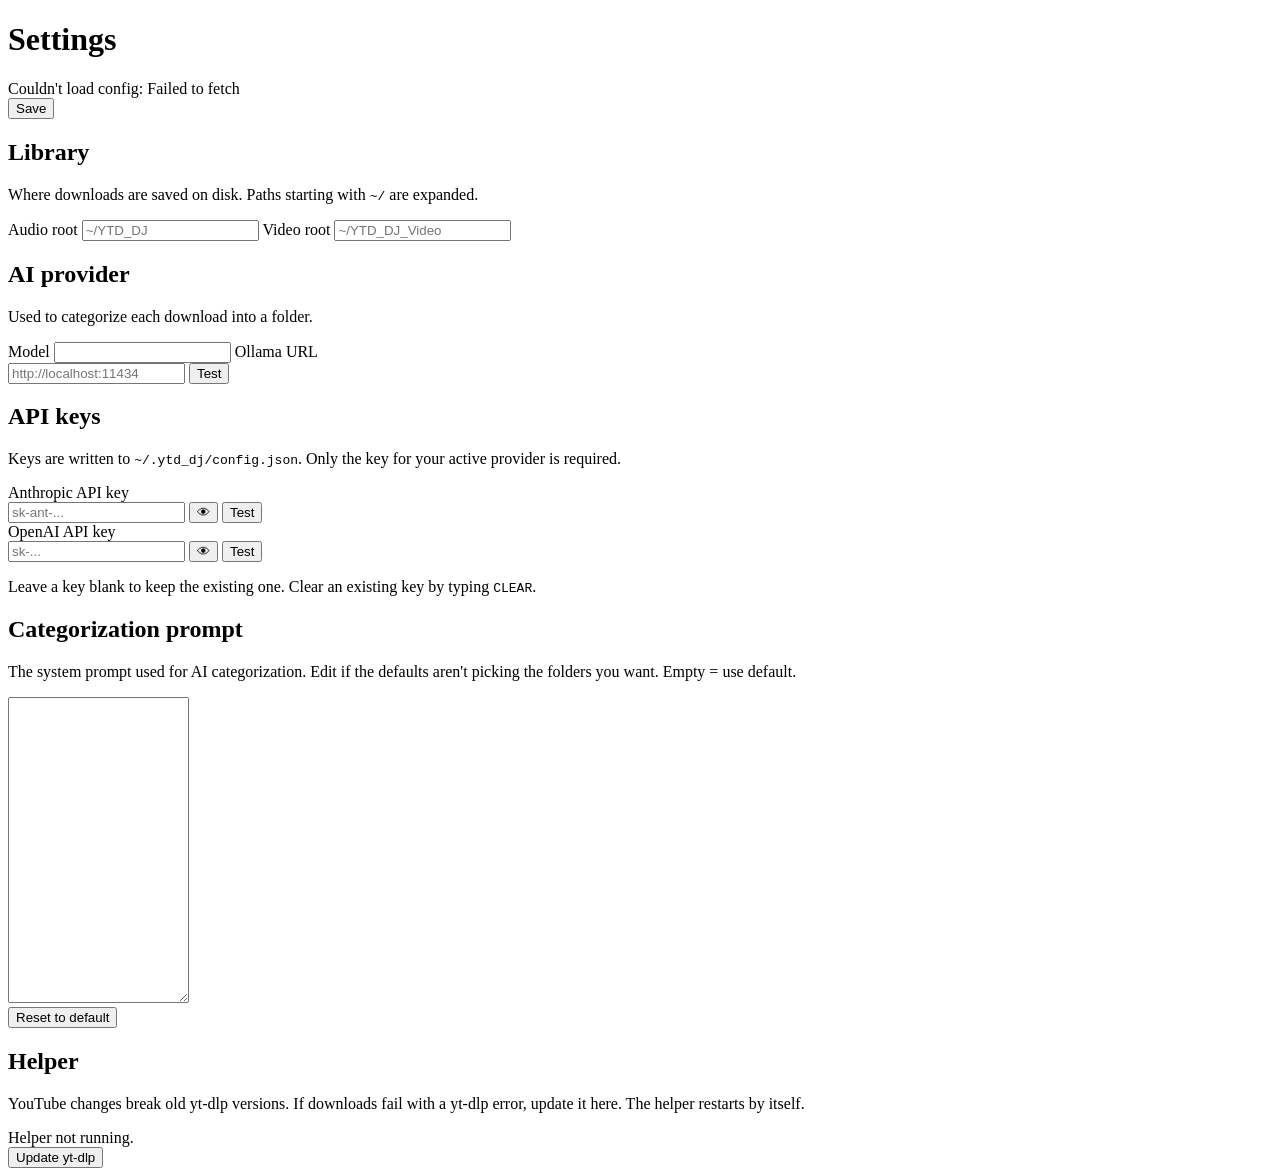
==== extension/settings.html @ 5dbc41db "Add install.sh, self-restarting updater, and yt-dlp upgrade button - install.sh checks python3/ffmpe" ====
<!doctype html>
<html>
  <head>
    <meta charset="utf-8" />
    <title>YTD DJ — Settings</title>
    <link rel="stylesheet" href="settings.css" />
  </head>
  <body>
    <header>
      <div class="title-row">
        <h1>Settings</h1>
        <div id="status" class="status">loading...</div>
      </div>
      <div class="save-row">
        <button id="save-btn" class="primary">Save</button>
        <span id="save-msg" class="save-msg"></span>
      </div>
    </header>

    <main>
      <section>
        <h2>Library</h2>
        <p class="hint">Where downloads are saved on disk. Paths starting with <code>~/</code> are expanded.</p>
        <label>
          <span>Audio root</span>
          <input id="audio-root" type="text" placeholder="~/YTD_DJ" />
        </label>
        <label>
          <span>Video root</span>
          <input id="video-root" type="text" placeholder="~/YTD_DJ_Video" />
        </label>
      </section>

      <section>
        <h2>AI provider</h2>
        <p class="hint">Used to categorize each download into a folder.</p>
        <div id="provider-radios" class="radios"></div>
        <label>
          <span>Model</span>
          <input id="model" type="text" placeholder="" />
          <small id="model-hint" class="muted"></small>
        </label>
        <label class="ollama-field hidden">
          <span>Ollama URL</span>
          <div class="key-row">
            <input id="ollama-url" type="text" placeholder="http://localhost:11434" />
            <button class="test" data-provider="ollama">Test</button>
          </div>
          <small id="ollama-url-status" class="muted"></small>
        </label>
      </section>

      <section>
        <h2>API keys</h2>
        <p class="hint">Keys are written to <code>~/.ytd_dj/config.json</code>. Only the key for your active provider is required.</p>

        <label>
          <span>Anthropic API key</span>
          <div class="key-row">
            <input id="anthropic-key" type="password" autocomplete="off" placeholder="sk-ant-..." />
            <button class="reveal" data-target="anthropic-key" title="Show/hide">👁</button>
            <button class="test" data-provider="anthropic">Test</button>
          </div>
          <small id="anthropic-key-status" class="muted"></small>
        </label>

        <label>
          <span>OpenAI API key</span>
          <div class="key-row">
            <input id="openai-key" type="password" autocomplete="off" placeholder="sk-..." />
            <button class="reveal" data-target="openai-key" title="Show/hide">👁</button>
            <button class="test" data-provider="openai">Test</button>
          </div>
          <small id="openai-key-status" class="muted"></small>
        </label>

        <p class="hint">Leave a key blank to keep the existing one. Clear an existing key by typing <code>CLEAR</code>.</p>
      </section>

      <section>
        <h2>Categorization prompt</h2>
        <p class="hint">The system prompt used for AI categorization. Edit if the defaults aren't picking the folders you want. Empty = use default.</p>
        <textarea id="prompt" rows="20" spellcheck="false"></textarea>
        <div class="actions">
          <button id="reset-prompt">Reset to default</button>
          <span id="prompt-status" class="muted"></span>
        </div>
      </section>

      <section>
        <h2>Helper</h2>
        <p class="hint">YouTube changes break old yt-dlp versions. If downloads fail with a yt-dlp error, update it here. The helper restarts by itself.</p>
        <div class="actions">
          <span id="helper-version" class="muted">Checking...</span>
        </div>
        <div class="actions">
          <button id="update-ytdlp">Update yt-dlp</button>
          <span id="ytdlp-status" class="muted"></span>
        </div>
      </section>
    </main>

    <script src="settings.js"></script>
  </body>
</html>
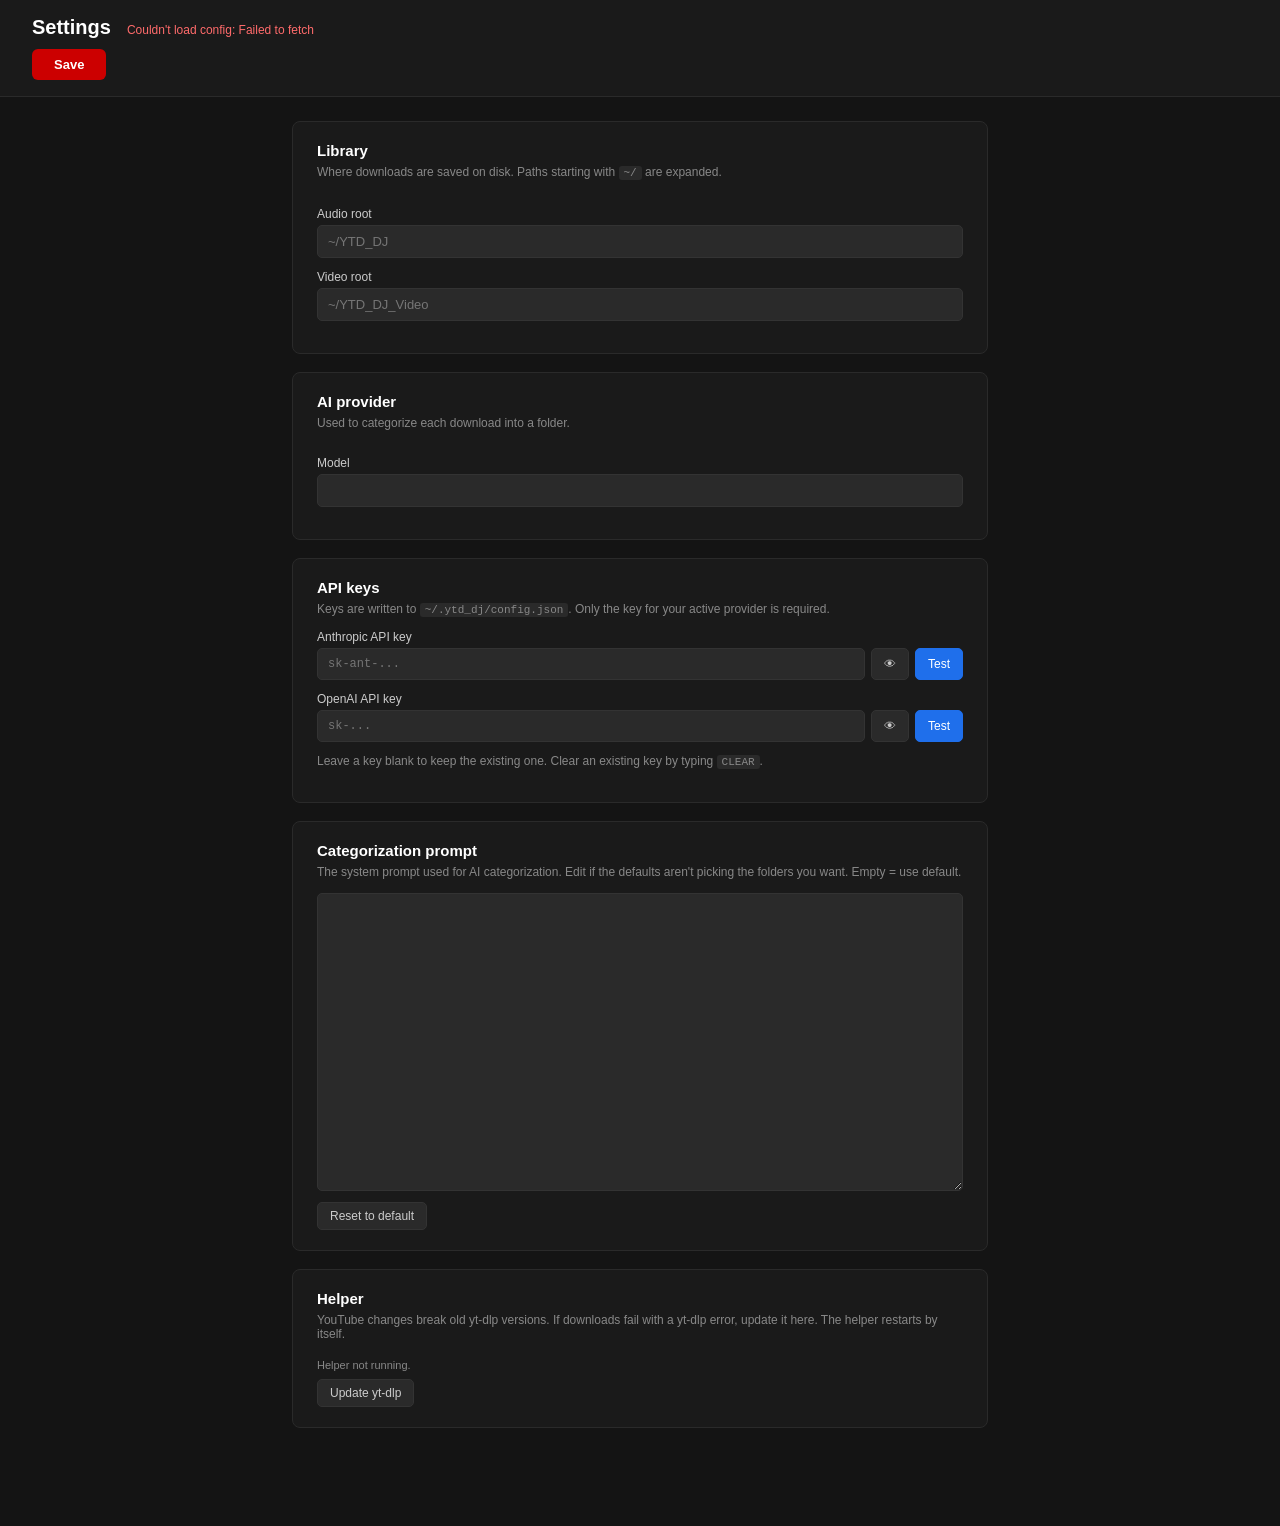
==== commit 33969b66: "One Download button with a folder menu, and a rewritten filing prompt The action row carried two wid" ====
--- a/extension/settings.html
+++ b/extension/settings.html
@@ -2,7 +2,7 @@
 <html>
   <head>
     <meta charset="utf-8" />
-    <title>YTD DJ — Settings</title>
+    <title>Crateful — Settings</title>
     <link rel="stylesheet" href="settings.css" />
   </head>
   <body>
@@ -21,6 +21,7 @@
       <section>
         <h2>Library</h2>
         <p class="hint">Where downloads are saved on disk. Paths starting with <code>~/</code> are expanded.</p>
+        <div id="path-presets" class="presets"></div>
         <label>
           <span>Audio root</span>
           <input id="audio-root" type="text" placeholder="~/YTD_DJ" />
--- a/extension/settings.css
+++ b/extension/settings.css
@@ -0,0 +1,188 @@
+* { box-sizing: border-box; }
+html, body {
+  margin: 0;
+  padding: 0;
+  font-family: -apple-system, BlinkMacSystemFont, "Segoe UI", Roboto, sans-serif;
+  font-size: 14px;
+  color: #eee;
+  background: #141414;
+  min-height: 100vh;
+}
+
+header {
+  position: sticky;
+  top: 0;
+  background: #1a1a1a;
+  border-bottom: 1px solid #2a2a2a;
+  padding: 16px 32px;
+  z-index: 10;
+}
+.title-row {
+  display: flex;
+  align-items: baseline;
+  gap: 16px;
+  margin-bottom: 10px;
+}
+h1 { margin: 0; font-size: 20px; font-weight: 600; color: #fff; }
+.status { font-size: 12px; color: #888; }
+.status.ok { color: #4caf50; }
+.status.err { color: #ff6b6b; }
+
+.save-row {
+  display: flex;
+  gap: 12px;
+  align-items: center;
+}
+button.primary {
+  background: #cc0000;
+  color: #fff;
+  border: none;
+  padding: 8px 22px;
+  border-radius: 6px;
+  font-size: 13px;
+  font-weight: 600;
+  cursor: pointer;
+}
+button.primary:hover { background: #a30000; }
+button.primary:disabled { opacity: 0.6; cursor: default; }
+.save-msg { font-size: 12px; color: #888; }
+.save-msg.ok { color: #4caf50; }
+.save-msg.err { color: #ff6b6b; }
+
+main {
+  max-width: 760px;
+  margin: 0 auto;
+  padding: 24px 32px 80px;
+}
+section {
+  background: #1a1a1a;
+  border: 1px solid #2a2a2a;
+  border-radius: 8px;
+  padding: 20px 24px;
+  margin-bottom: 18px;
+}
+section h2 {
+  margin: 0 0 6px;
+  font-size: 15px;
+  font-weight: 600;
+  color: #fff;
+}
+.hint {
+  margin: 0 0 14px;
+  font-size: 12px;
+  color: #888;
+}
+.hint code {
+  background: #2a2a2a;
+  padding: 1px 5px;
+  border-radius: 3px;
+  font-size: 11px;
+}
+
+label {
+  display: block;
+  margin-bottom: 12px;
+}
+label > span {
+  display: block;
+  font-size: 12px;
+  font-weight: 500;
+  color: #ccc;
+  margin-bottom: 4px;
+}
+input[type="text"], input[type="password"], textarea {
+  width: 100%;
+  background: #2a2a2a;
+  border: 1px solid #333;
+  color: #eee;
+  padding: 8px 10px;
+  border-radius: 5px;
+  font-size: 13px;
+  font-family: inherit;
+}
+textarea {
+  font-family: ui-monospace, SFMono-Regular, Menlo, monospace;
+  font-size: 12px;
+  resize: vertical;
+  min-height: 200px;
+}
+input:focus, textarea:focus {
+  outline: none;
+  border-color: #cc0000;
+}
+
+.radios {
+  display: flex;
+  gap: 16px;
+  margin-bottom: 12px;
+}
+.radios label {
+  display: flex;
+  align-items: center;
+  gap: 6px;
+  margin: 0;
+  cursor: pointer;
+  font-size: 13px;
+}
+.radios label > span { display: inline; margin: 0; font-weight: 400; }
+
+.key-row {
+  display: flex;
+  gap: 6px;
+  align-items: stretch;
+}
+.key-row input { flex: 1; font-family: ui-monospace, SFMono-Regular, Menlo, monospace; font-size: 12px; }
+.key-row button {
+  background: #2a2a2a;
+  border: 1px solid #333;
+  color: #ccc;
+  padding: 0 12px;
+  border-radius: 5px;
+  font-size: 12px;
+  cursor: pointer;
+}
+.key-row button:hover { background: #333; }
+.key-row button.test { background: #1f6feb; color: #fff; border-color: #1f6feb; }
+.key-row button.test:hover { background: #195bbd; }
+.muted { font-size: 11px; color: #888; display: block; margin-top: 4px; }
+.muted.ok { color: #4caf50; }
+.muted.err { color: #ff6b6b; }
+
+.actions {
+  display: flex;
+  gap: 10px;
+  align-items: center;
+  margin-top: 8px;
+}
+.actions button {
+  background: #2a2a2a;
+  border: 1px solid #333;
+  color: #ccc;
+  padding: 6px 12px;
+  border-radius: 5px;
+  font-size: 12px;
+  cursor: pointer;
+}
+.actions button:hover { background: #333; }
+
+.hidden { display: none !important; }
+
+/* Quick destinations for the library root. */
+.presets {
+  display: flex;
+  flex-wrap: wrap;
+  gap: 8px;
+  margin-bottom: 14px;
+}
+.preset {
+  background: #242424;
+  color: #ccc;
+  border: 1px solid #3a3a3a;
+  border-radius: 999px;
+  padding: 6px 14px;
+  font-size: 12px;
+  font-family: inherit;
+  cursor: pointer;
+}
+.preset:hover { background: #303030; color: #fff; border-color: #4a4a4a; }
+.preset.active { background: #cc0000; border-color: #cc0000; color: #fff; }
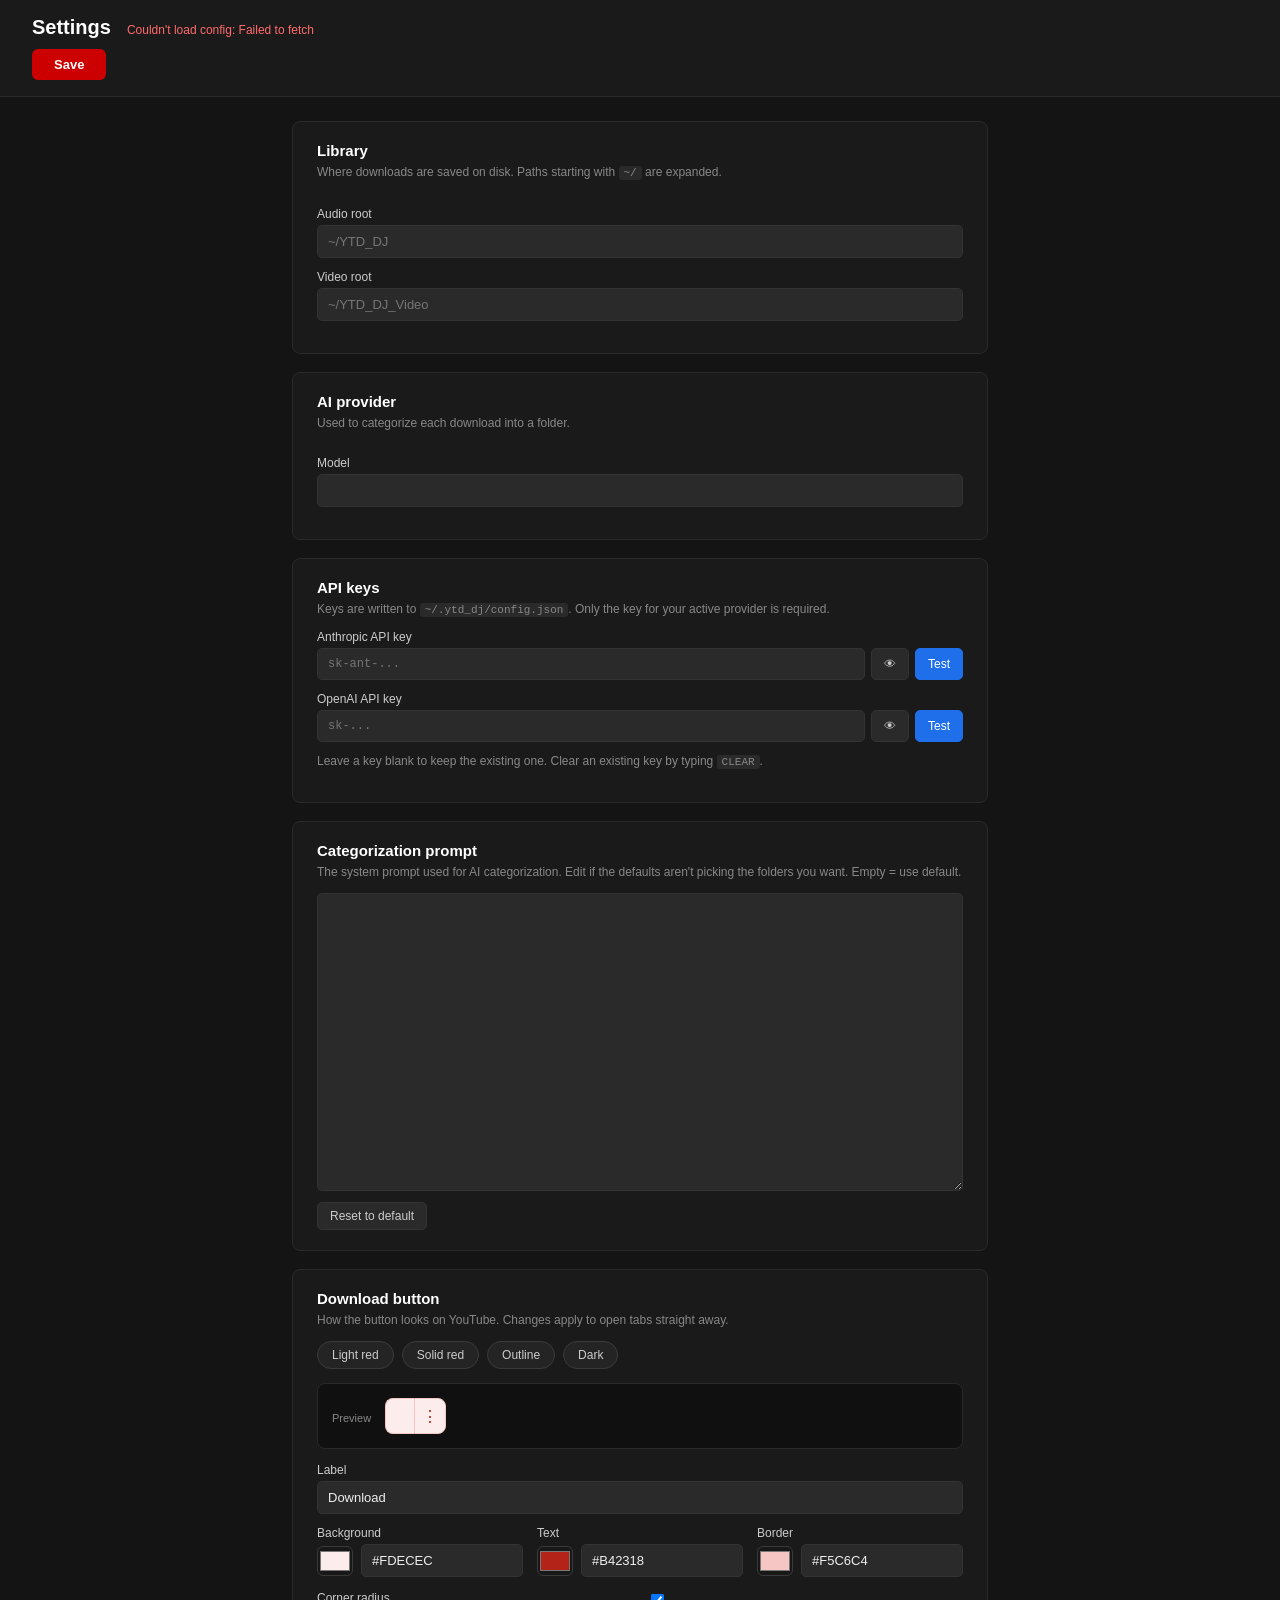
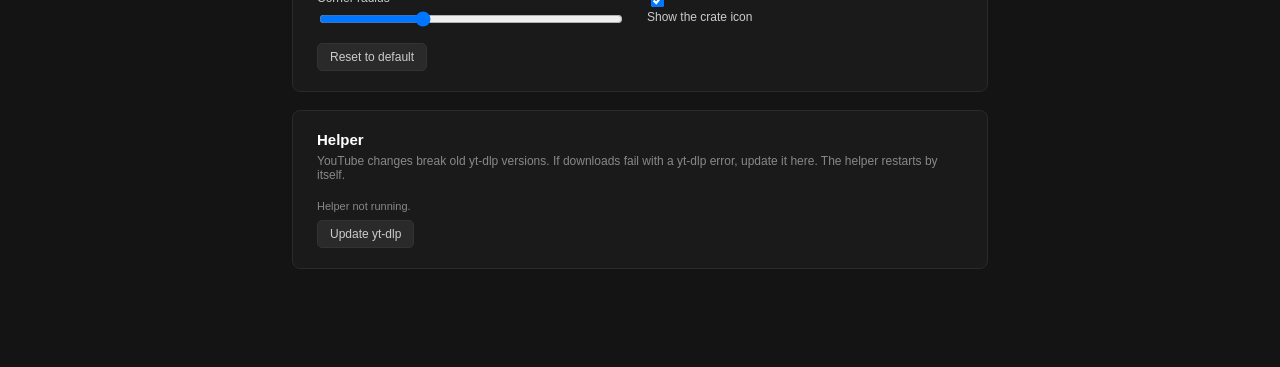
==== commit 260d6dfd: "Fix playlist links, add re-download, and make the button customisable A watch URL usually carries mo" ====
--- a/extension/settings.html
+++ b/extension/settings.html
@@ -89,6 +89,69 @@
       </section>
 
       <section>
+        <h2>Download button</h2>
+        <p class="hint">How the button looks on YouTube. Changes apply to open tabs straight away.</p>
+
+        <div id="style-presets" class="presets"></div>
+
+        <div class="preview-row">
+          <span class="muted">Preview</span>
+          <span id="btn-preview" class="preview-wrap">
+            <button class="cf-btn cf-main" id="preview-main"></button>
+            <button class="cf-btn cf-more"><span>⋮</span></button>
+          </span>
+        </div>
+
+        <label>
+          <span>Label</span>
+          <input id="btn-label" type="text" maxlength="24" placeholder="Download" />
+        </label>
+
+        <div class="field-row">
+          <label class="field-small">
+            <span>Background</span>
+            <div class="color-row">
+              <input id="btn-bg" type="color" />
+              <input id="btn-bg-text" type="text" spellcheck="false" />
+            </div>
+          </label>
+          <label class="field-small">
+            <span>Text</span>
+            <div class="color-row">
+              <input id="btn-fg" type="color" />
+              <input id="btn-fg-text" type="text" spellcheck="false" />
+            </div>
+          </label>
+          <label class="field-small">
+            <span>Border</span>
+            <div class="color-row">
+              <input id="btn-border" type="color" />
+              <input id="btn-border-text" type="text" spellcheck="false" />
+            </div>
+          </label>
+        </div>
+
+        <div class="field-row">
+          <label class="field-small">
+            <span>Corner radius</span>
+            <div class="color-row">
+              <input id="btn-radius" type="range" min="0" max="24" step="1" />
+              <span id="btn-radius-val" class="muted"></span>
+            </div>
+          </label>
+          <label class="field-small check">
+            <input id="btn-icon" type="checkbox" />
+            <span>Show the crate icon</span>
+          </label>
+        </div>
+
+        <div class="actions">
+          <button id="btn-reset">Reset to default</button>
+          <span id="btn-status" class="muted"></span>
+        </div>
+      </section>
+
+      <section>
         <h2>Helper</h2>
         <p class="hint">YouTube changes break old yt-dlp versions. If downloads fail with a yt-dlp error, update it here. The helper restarts by itself.</p>
         <div class="actions">
@@ -101,6 +164,7 @@
       </section>
     </main>
 
+    <script src="button-style.js"></script>
     <script src="settings.js"></script>
   </body>
 </html>
--- a/extension/settings.css
+++ b/extension/settings.css
@@ -186,3 +186,65 @@
 }
 .preset:hover { background: #303030; color: #fff; border-color: #4a4a4a; }
 .preset.active { background: #cc0000; border-color: #cc0000; color: #fff; }
+
+/* Download-button customiser. */
+.preview-row {
+  display: flex;
+  align-items: center;
+  gap: 14px;
+  padding: 14px;
+  margin-bottom: 14px;
+  background: #101010;
+  border: 1px solid #2a2a2a;
+  border-radius: 8px;
+}
+.preview-wrap {
+  --cf-bg: #FDECEC;
+  --cf-fg: #B42318;
+  --cf-border: #F5C6C4;
+  --cf-radius: 8px;
+  display: inline-flex;
+  align-items: center;
+}
+.preview-wrap .cf-btn {
+  height: 36px;
+  display: inline-flex;
+  align-items: center;
+  justify-content: center;
+  gap: 6px;
+  background: var(--cf-bg);
+  color: var(--cf-fg);
+  border: 1px solid var(--cf-border);
+  font-size: 14px;
+  font-weight: 500;
+  font-family: inherit;
+  cursor: default;
+}
+.preview-wrap .cf-main {
+  padding: 0 14px;
+  border-radius: var(--cf-radius) 0 0 var(--cf-radius);
+  border-right: none;
+}
+.preview-wrap .cf-more {
+  width: 32px;
+  padding: 0;
+  border-radius: 0 var(--cf-radius) var(--cf-radius) 0;
+  font-size: 16px;
+}
+.preview-wrap .cf-icon { width: 17px; height: 17px; display: block; }
+
+.field-row { display: flex; gap: 14px; flex-wrap: wrap; margin-bottom: 14px; }
+.field-small { flex: 1; min-width: 170px; margin-bottom: 0; }
+.field-small.check { flex-direction: row; align-items: center; gap: 8px; }
+.color-row { display: flex; align-items: center; gap: 8px; }
+.color-row input[type="color"] {
+  width: 36px;
+  height: 30px;
+  padding: 0;
+  border: 1px solid #3a3a3a;
+  border-radius: 6px;
+  background: #181818;
+  cursor: pointer;
+}
+.color-row input[type="text"] { flex: 1; min-width: 0; }
+.color-row input[type="range"] { flex: 1; }
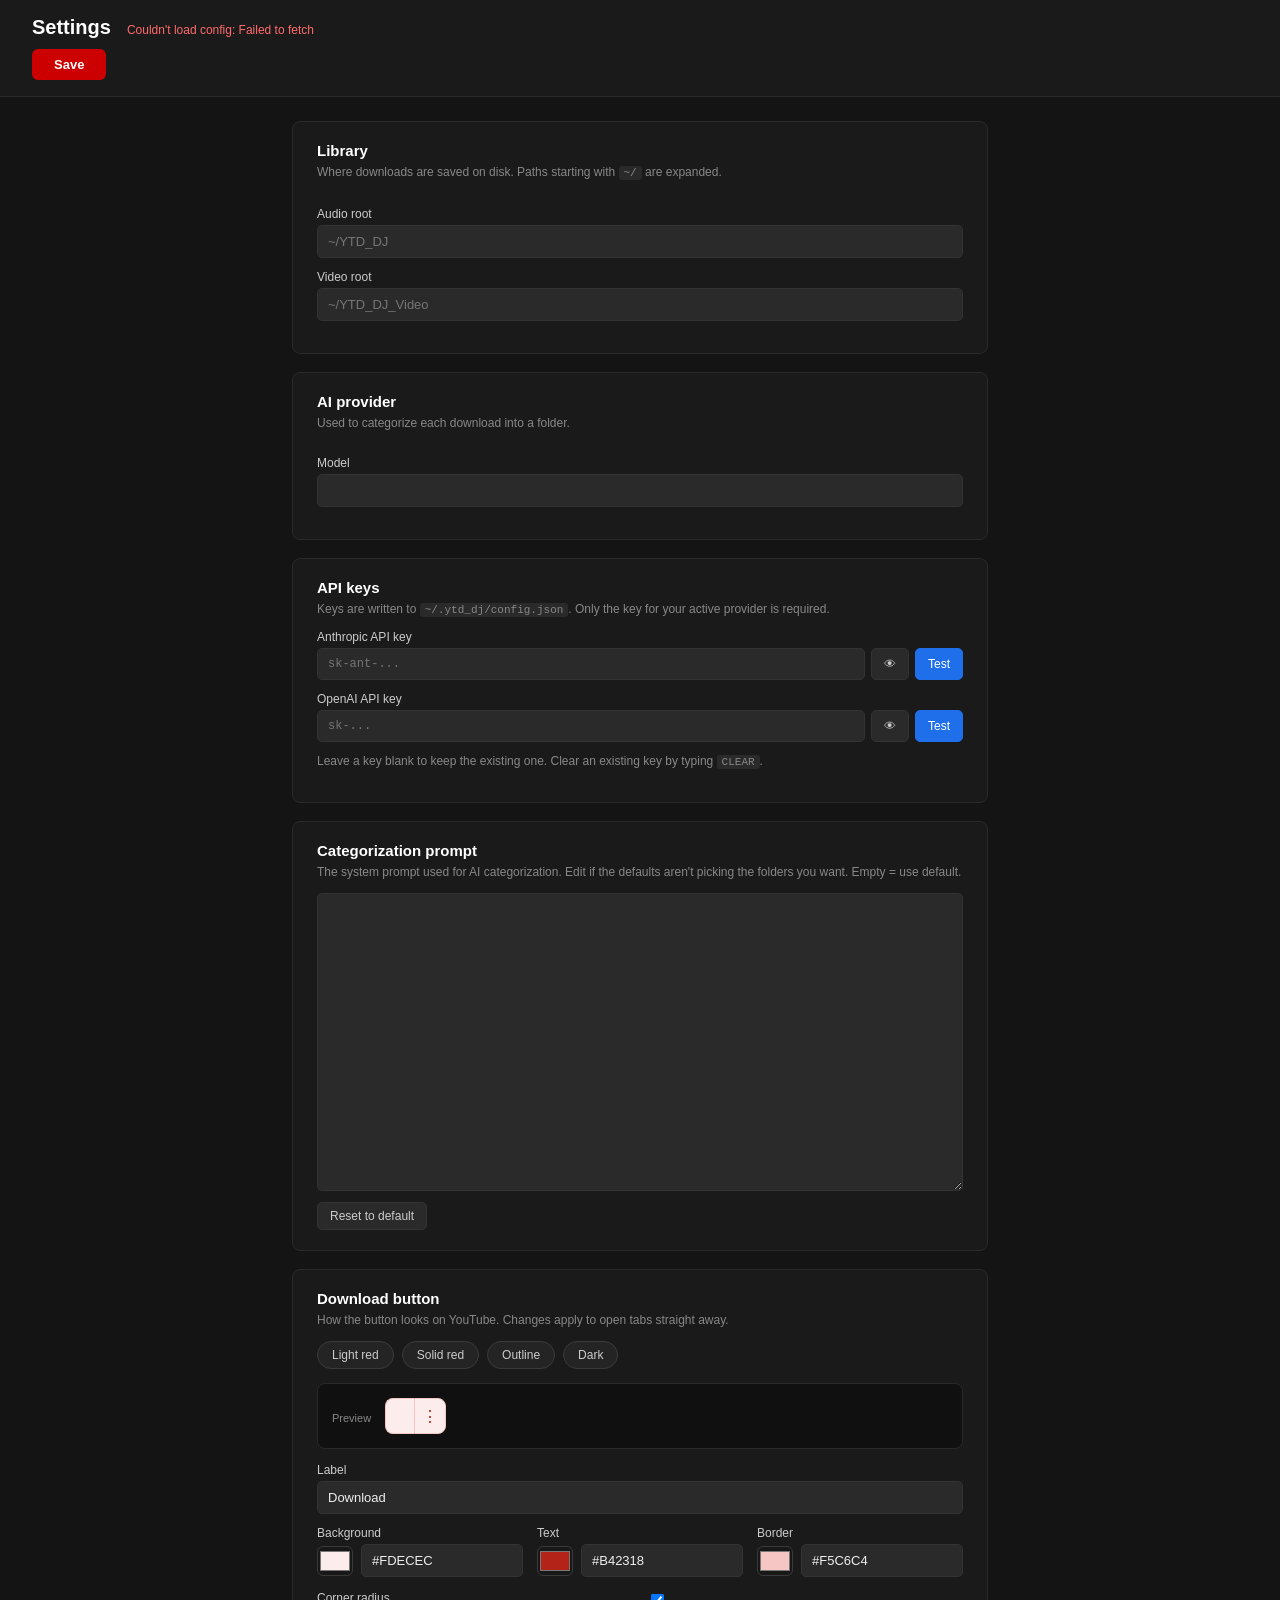
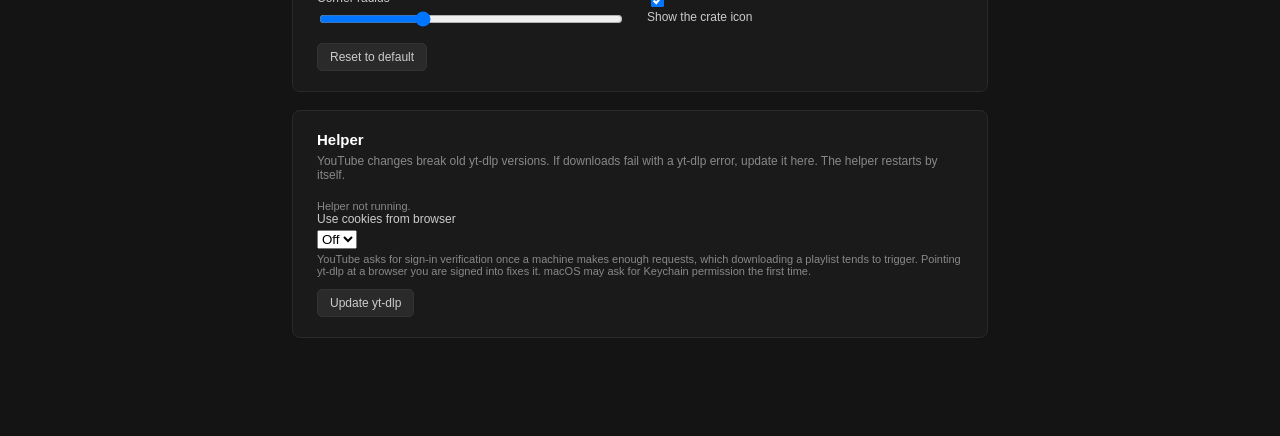
==== commit 0f7daa24: "Download a playlist from its own page, one filed track at a time The content script only ran on /wat" ====
--- a/extension/settings.html
+++ b/extension/settings.html
@@ -157,6 +157,16 @@
         <div class="actions">
           <span id="helper-version" class="muted">Checking...</span>
         </div>
+
+        <label>
+          <span>Use cookies from browser</span>
+          <select id="cookies-browser">
+            <option value="">Off</option>
+          </select>
+          <small class="muted">YouTube asks for sign-in verification once a machine makes enough
+          requests, which downloading a playlist tends to trigger. Pointing yt-dlp at a browser
+          you are signed into fixes it. macOS may ask for Keychain permission the first time.</small>
+        </label>
         <div class="actions">
           <button id="update-ytdlp">Update yt-dlp</button>
           <span id="ytdlp-status" class="muted"></span>
